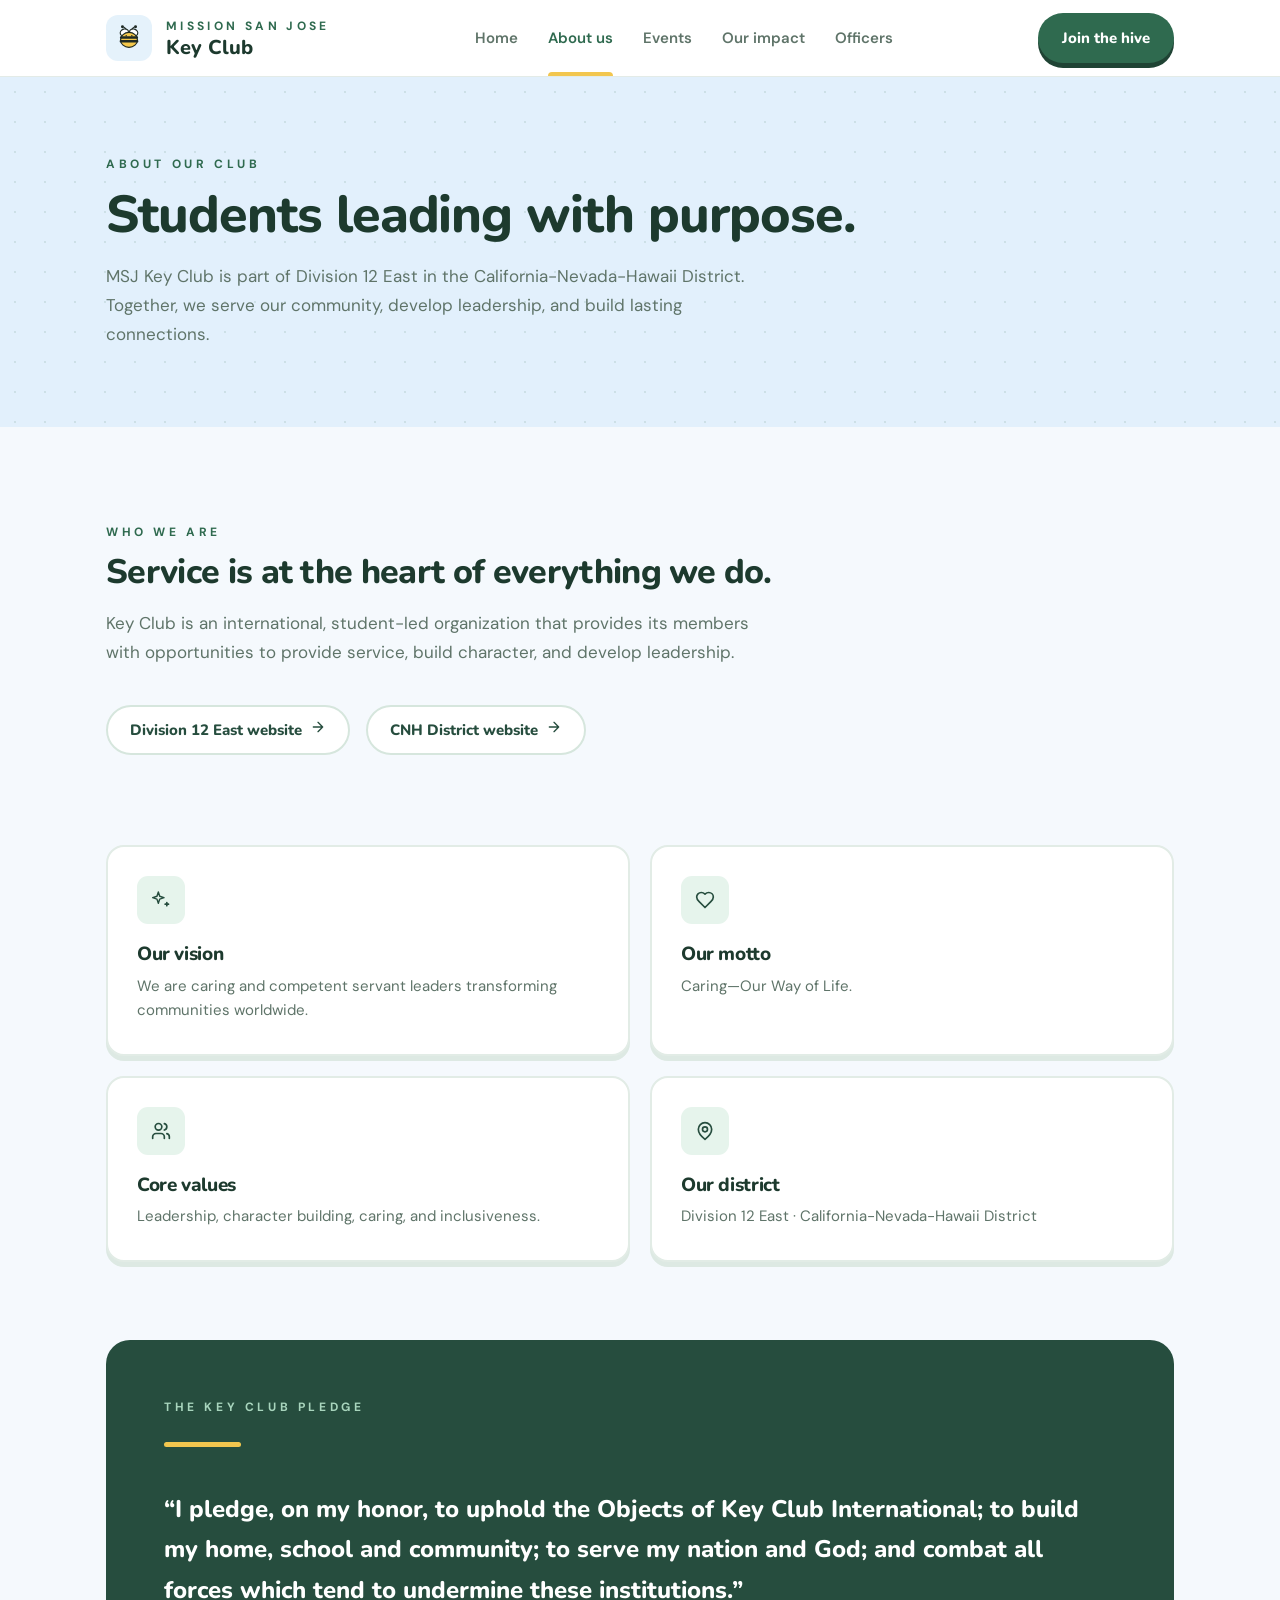
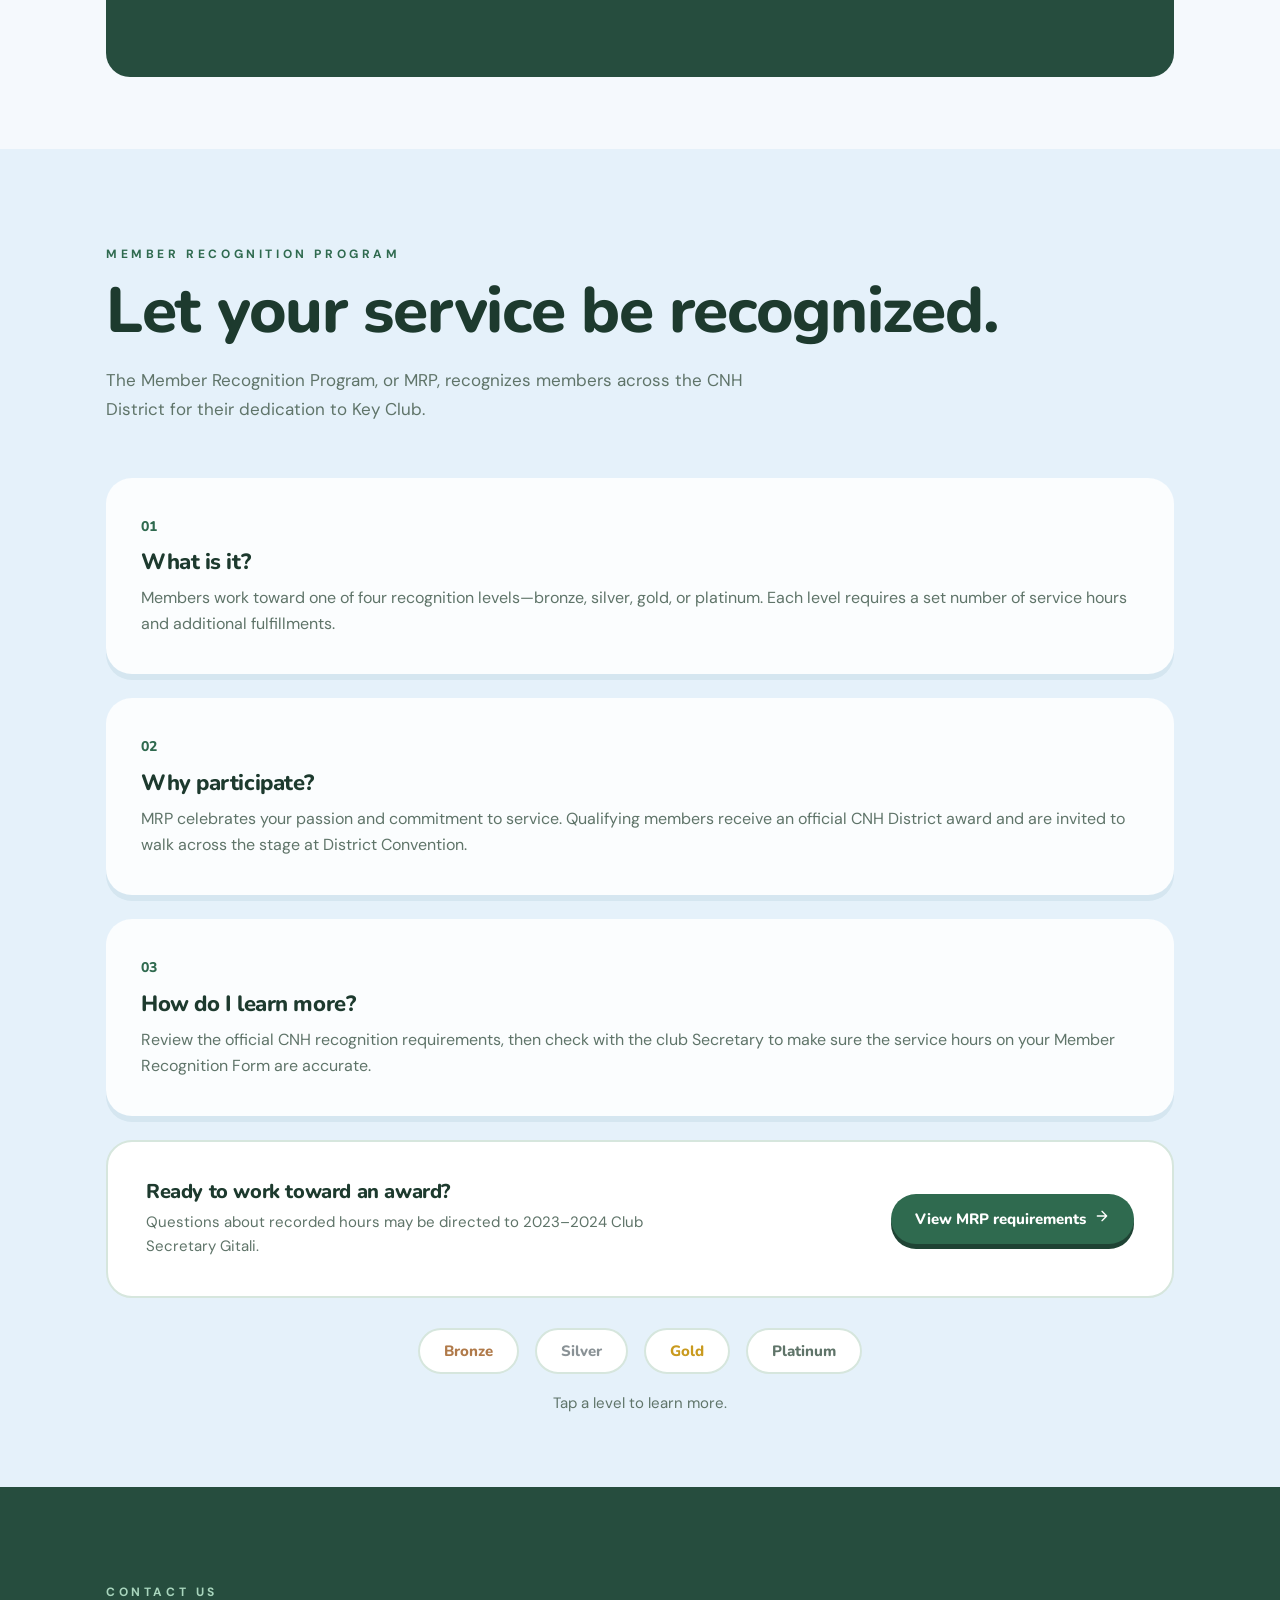
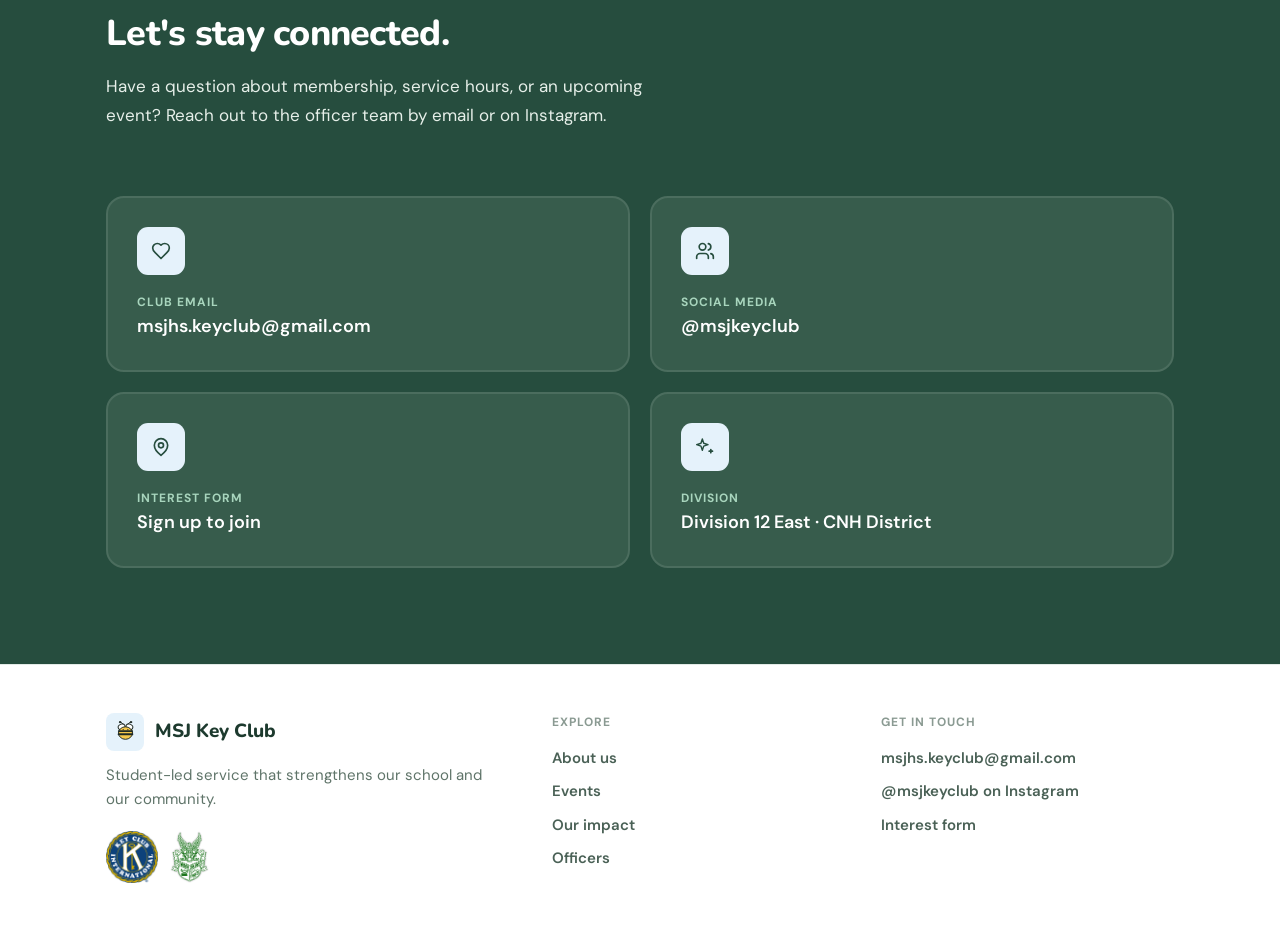
==== about.html @ 50846aa2 "Events: embed club Google Calendar instead of sample events" ====
<!doctype html>
<html lang="en">
<head>
  <meta charset="utf-8">
  <meta name="viewport" content="width=device-width, initial-scale=1">
  <title>About Us · MSJ Key Club</title>
  <meta name="description" content="About Mission San Jose Key Club — Division 12 East, California-Nevada-Hawaii District.">
  <link rel="icon" href="assets/bee.svg">
  <link rel="preconnect" href="https://fonts.googleapis.com"><link rel="preconnect" href="https://fonts.gstatic.com" crossorigin>
  <link href="https://fonts.googleapis.com/css2?family=DM+Sans:wght@400;500;600;700&family=Nunito:wght@700;800;900&display=swap" rel="stylesheet">
  <link rel="stylesheet" href="styles.css?v=14">
</head>
<body data-page="about">
  <main>
    <section class="hero">
      <div class="container">
        <p class="eyebrow">About our club</p>
        <h1>Students leading with purpose.</h1>
        <p class="lead">MSJ Key Club is part of Division 12 East in the California-Nevada-Hawaii District. Together, we serve our community, develop leadership, and build lasting connections.</p>
      </div>
    </section>

    <section class="section">
      <div class="container">
        <p class="eyebrow">Who we are</p>
        <h2>Service is at the heart of everything we do.</h2>
        <p class="lead">Key Club is an international, student-led organization that provides its members with opportunities to provide service, build character, and develop leadership.</p>
        <div class="btn-row">
          <a class="btn btn-outline" data-link="division" target="_blank" rel="noopener">Division 12 East website <span data-icon="arrow"></span></a>
          <a class="btn btn-outline" data-link="district" target="_blank" rel="noopener">CNH District website <span data-icon="arrow"></span></a>
        </div>

        <div class="grid-2" style="margin-top:90px">
          <div class="card reveal"><div class="icon-chip" data-icon="sparkles"></div><h3>Our vision</h3><p>We are caring and competent servant leaders transforming communities worldwide.</p></div>
          <div class="card reveal"><div class="icon-chip" data-icon="heart"></div><h3>Our motto</h3><p>Caring—Our Way of Life.</p></div>
          <div class="card reveal"><div class="icon-chip" data-icon="users"></div><h3>Core values</h3><p>Leadership, character building, caring, and inclusiveness.</p></div>
          <div class="card reveal"><div class="icon-chip" data-icon="pin"></div><h3>Our district</h3><p>Division 12 East · California-Nevada-Hawaii District</p></div>
        </div>

        <div class="pledge reveal">
          <p class="eyebrow">The Key Club pledge</p>
          <div class="bar"></div>
          <blockquote>“I pledge, on my honor, to uphold the Objects of Key Club International; to build my home, school and community; to serve my nation and God; and combat all forces which tend to undermine these institutions.”</blockquote>
        </div>
      </div>
    </section>

    <section class="section section-tint" id="mrp">
      <div class="container">
        <p class="eyebrow">Member recognition program</p>
        <h2 style="font-size:clamp(40px,5vw,82px)">Let your service be recognized.</h2>
        <p class="lead">The Member Recognition Program, or MRP, recognizes members across the CNH District for their dedication to Key Club.</p>
        <div class="steps">
          <div class="step reveal"><div class="num">01</div><h3>What is it?</h3><p>Members work toward one of four recognition levels—bronze, silver, gold, or platinum. Each level requires a set number of service hours and additional fulfillments.</p></div>
          <div class="step reveal"><div class="num">02</div><h3>Why participate?</h3><p>MRP celebrates your passion and commitment to service. Qualifying members receive an official CNH District award and are invited to walk across the stage at District Convention.</p></div>
          <div class="step reveal"><div class="num">03</div><h3>How do I learn more?</h3><p>Review the official CNH recognition requirements, then check with the club Secretary to make sure the service hours on your Member Recognition Form are accurate.</p></div>
        </div>
        <div class="cta-card reveal">
          <div>
            <h3>Ready to work toward an award?</h3>
            <p>Questions about recorded hours may be directed to <span data-text="secretary">the Club Secretary</span>.</p>
          </div>
          <a class="btn btn-primary" data-link="mrp" target="_blank" rel="noopener">View MRP requirements <span data-icon="arrow"></span></a>
        </div>
        <div class="levels" role="group" aria-label="Recognition levels">
          <button class="level bronze" aria-pressed="false">Bronze</button>
          <button class="level silver" aria-pressed="false">Silver</button>
          <button class="level gold" aria-pressed="false">Gold</button>
          <button class="level platinum" aria-pressed="false">Platinum</button>
        </div>
        <p class="level-detail" id="level-detail" aria-live="polite">Tap a level to learn more.</p>
      </div>
    </section>

    <section class="contact" id="contact">
      <div class="container">
        <p class="eyebrow">Contact us</p>
        <h2>Let's stay connected.</h2>
        <p class="lead">Have a question about membership, service hours, or an upcoming event? Reach out to the officer team by email or on Instagram.</p>
        <div class="grid-2 contact-grid" id="contact-grid"></div>
      </div>
    </section>
  </main>

  <script src="data.js?v=14"></script>
  <script src="main.js?v=14"></script>
  <script>
    const C = window.CLUB;
    // MRP levels
    const detail = document.getElementById("level-detail");
    document.querySelectorAll(".level").forEach((b) => b.addEventListener("click", () => {
      document.querySelectorAll(".level").forEach((x) => x.setAttribute("aria-pressed", x === b));
      detail.textContent = C.mrpLevels[b.textContent.trim()];
    }));
    // Contact cards
    const card = (ic, label, value, href) => `
      <div class="contact-card reveal in"><div class="icon-chip">${icon(ic)}</div>
        <div class="label">${label}</div>
        ${href ? `<a class="value" href="${href}" target="_blank" rel="noopener">${KC.esc(value)}</a>` : `<div class="value">${KC.esc(value)}</div>`}
      </div>`;
    document.getElementById("contact-grid").innerHTML =
      card("heart", "Club email", C.contact.email || "Add club email address", C.contact.email && "mailto:" + C.contact.email) +
      card("users", "Social media", C.contact.social || "Add club social handle", C.contact.socialUrl) +
      card("pin", "Interest form", "Sign up to join", C.links.joinForm) +
      card("sparkles", "Division", "Division 12 East · CNH District", C.links.division);
  </script>
</body>
</html>
---- styles.css ----
/* MSJ Key Club — shared styles */
:root {
  --bg: #f5f9fd;
  --hero: #e2f0fc;
  --surface: #ffffff;
  --ink: #1d3a2e;
  --muted: #5f7469;
  --green: #2f6a4f;
  --green-dark: #264d3e;
  --green-deep: #1f4334;
  --green-card: #375c4c;
  --mint: #e6f4ec;
  --mint-ink: #a8d5bd;
  --line: #d6e6dd;
  --yellow: #f2c64e;
  --bronze: #b07a4a;
  --silver: #8a9296;
  --gold: #c99a1e;
  --radius-lg: 18px;
  --radius: 13px;
  --max: 1120px;
  --font-head: "Nunito", system-ui, sans-serif;
  --font-body: "DM Sans", system-ui, sans-serif;
}

* { box-sizing: border-box; }
html { scroll-behavior: smooth; }
body {
  margin: 0;
  background: var(--bg);
  color: var(--ink);
  font-family: var(--font-body);
  font-size: 16px;
  line-height: 1.6;
  -webkit-font-smoothing: antialiased;
}
img { max-width: 100%; display: block; }
a { color: inherit; }
h1, h2, h3 { font-family: var(--font-head); font-weight: 800; line-height: 1.15; margin: 0; letter-spacing: -0.02em; }

.container { width: 100%; max-width: var(--max); margin: 0 auto; padding: 0 26px; }

/* ---------- Header ---------- */
.site-header {
  position: sticky; top: 0; z-index: 50;
  background: var(--surface);
  border-bottom: 1px solid #e3ebe7;
}
.site-header .container { display: flex; align-items: center; justify-content: space-between; height: 76px; gap: 14px; }
.brand { display: flex; align-items: center; gap: 14px; text-decoration: none; }
.brand-logo {
  width: 46px; height: 46px; border-radius: 12px;
  background: #e5f2fb; display: grid; place-items: center; flex: none;
}
.brand-logo img { width: 30px; height: 30px; }
.brand-kicker { white-space: nowrap;  font-weight: 700; font-size: 12px; letter-spacing: .28em; color: var(--green); text-transform: uppercase; }
.brand-name { font-family: var(--font-head); font-weight: 800; font-size: 20px; line-height: 1.1; }

.nav { display: flex; gap: 30px; align-items: stretch; height: 100%; }
.nav a { white-space: nowrap;
  position: relative; display: flex; align-items: center;
  text-decoration: none; font-weight: 600; font-size: 15px; color: var(--muted);
  transition: color .15s;
}
.nav a:hover { color: var(--ink); }
.nav a[aria-current="page"] { color: var(--green); }
.nav a[aria-current="page"]::after {
  content: ""; position: absolute; left: 0; right: 0; bottom: 0; height: 4px;
  background: var(--yellow); border-radius: 4px 4px 0 0;
}
.menu-toggle svg { width: 24px; height: 24px; display: block; }
.menu-toggle { display: none; background: none; border: 0; padding: 5px; cursor: pointer; color: var(--ink); }

/* ---------- Buttons ---------- */
.btn { white-space: nowrap;
  display: inline-flex; align-items: center; gap: 8px;
  font-family: var(--font-head); font-weight: 800; font-size: 15px;
  text-decoration: none; border-radius: 599px; cursor: pointer;
  padding: 13px 24px; border: 0; transition: transform .12s, box-shadow .12s;
}
.btn-primary { background: var(--green); color: #fff; box-shadow: 0 5px 0 var(--green-deep); }
.btn-primary:hover { transform: translateY(2px); box-shadow: 0 4px 0 var(--green-deep); }
.btn-primary:active { transform: translateY(5px); box-shadow: 0 0 0 var(--green-deep); }
.btn-outline { background: var(--surface); color: var(--green-dark); border: 2px solid var(--line); padding: 11px 22px; }
.btn-outline:hover { border-color: var(--green); }
.btn svg { width: 16px; height: 16px; }

/* ---------- Sections ---------- */
.eyebrow { font-weight: 700; font-size: 12px; letter-spacing: .3em; text-transform: uppercase; color: var(--green); margin: 0 0 11px; }
.lead { color: var(--muted); font-size: 17px; line-height: 1.7; max-width: 680px; margin: 17px 0 0; }

.hero {
  background-color: var(--hero);
  background-image: radial-gradient(rgba(47,106,79,.12) 1.5px, transparent 1.5px);
  background-size: 30px 30px;
  padding: 78px 0 78px;
}
.hero h1 { font-size: clamp(32px, 4.6vw, 52px); max-width: 820px; }

.section { padding: 96px 0 72px; }
.section h2 { font-size: clamp(26px, 3vw, 34px); }
.section-tint { background: #e5f1fa; }

.btn-row { display: flex; flex-wrap: wrap; gap: 16px; margin-top: 38px; }

/* ---------- Cards ---------- */
.grid-2 { display: grid; grid-template-columns: repeat(2, 1fr); gap: 20px; }
.grid-3 { display: grid; grid-template-columns: repeat(3, 1fr); gap: 20px; }
.card {
  background: var(--surface); border: 2px solid #e2ece6; border-radius: var(--radius-lg);
  padding: 29px 29px 32px; box-shadow: 0 5px 0 #dde9e3;
}
.card h3 { font-size: 19px; margin: 20px 0 8px; }
.card p { color: var(--muted); font-size: 15px; margin: 0; }
.icon-chip {
  width: 48px; height: 48px; border-radius: 11px; background: var(--mint);
  display: grid; place-items: center; color: var(--green-dark);
}
.icon-chip svg { width: 20px; height: 20px; }

/* ---------- Pledge ---------- */
.pledge {
  background: var(--green-dark); color: #fff; border-radius: 24px;
  padding: 58px 58px 66px; margin-top: 78px;
}
.pledge .eyebrow { color: var(--mint-ink); }
.pledge .bar { width: 77px; height: 5px; background: var(--yellow); border-radius: 5px; margin: 24px 0 42px; }
.pledge blockquote { margin: 0; font-family: var(--font-head); font-weight: 800; font-size: clamp(18px, 2vw, 24px); line-height: 1.7; }

/* ---------- MRP ---------- */
.steps { display: grid; gap: 24px; margin-top: 54px; }
.step { background: #fbfdfe; border-radius: 26px; padding: 38px 35px; box-shadow: 0 6px 0 #d5e6f0; }
.step .num { font-family: var(--font-head); font-weight: 800; font-size: 14px; color: var(--green); }
.step h3 { font-size: 22px; margin: 12px 0 10px; }
.step p { color: var(--muted); font-size: 16px; margin: 0; }
.cta-card {
  margin-top: 24px; background: var(--surface); border: 2px solid var(--line); border-radius: 26px;
  padding: 38px; display: flex; align-items: center; justify-content: space-between; gap: 19px; flex-wrap: wrap;
}
.cta-card h3 { font-size: 20px; }
.cta-card p { color: var(--muted); font-size: 15px; margin: 7px 0 0; max-width: 552px; }
.levels { display: flex; justify-content: center; flex-wrap: wrap; gap: 16px; margin-top: 30px; }
.level {
  font-family: var(--font-head); font-weight: 800; font-size: 15px;
  background: var(--surface); border: 2px solid var(--line); border-radius: 599px; padding: 11px 24px;
  cursor: pointer; transition: transform .12s, box-shadow .12s;
}
.level:hover, .level[aria-pressed="true"] { transform: translateY(-3px); box-shadow: 0 4px 0 var(--line); }
.level.bronze { color: var(--bronze); } .level.silver { color: var(--silver); }
.level.gold { color: var(--gold); } .level.platinum { color: var(--muted); }
.level-detail { text-align: center; color: var(--muted); font-size: 15px; margin: 17px auto 0; max-width: 480px; min-height: 1.6em; }

/* ---------- Contact ---------- */
.contact { background: var(--green-dark); color: #fff; padding: 96px 0; }
.contact .eyebrow { color: var(--mint-ink); }
.contact h2 { color: #fff; font-size: clamp(26px, 3vw, 36px); }
.contact .lead { color: #e6efe9; max-width: 560px; font-size: 17px; }
.contact-grid { margin-top: 66px; }
.contact-card { background: var(--green-card); border: 2px solid #4b6d5e; border-radius: var(--radius-lg); padding: 29px; }
.contact-card .icon-chip { background: #e5f2fb; color: var(--green-dark); }
.contact-card .label { margin-top: 18px; font-weight: 700; font-size: 12px; letter-spacing: .08em; text-transform: uppercase; color: var(--mint-ink); }
.contact-card .value { font-family: var(--font-body); font-weight: 600; font-size: 18px; margin-top: 2px; }
.contact-card a.value { text-decoration: none; }
.contact-card a.value:hover { text-decoration: underline; }

/* ---------- Events ---------- */
.filters { display: flex; flex-wrap: wrap; gap: 8px; margin-top: 30px; }
.chip {
  font: 700 14px var(--font-head); padding: 7px 16px; border-radius: 599px; cursor: pointer;
  border: 2px solid var(--line); background: var(--surface); color: var(--green-dark);
}
.chip[aria-pressed="true"] { background: var(--green); border-color: var(--green); color: #fff; }
.event-list { display: grid; gap: 17px; margin-top: 30px; }
.event {
  display: grid; grid-template-columns: 78px 1fr auto; gap: 24px; align-items: center;
  background: var(--surface); border: 2px solid #e2ece6; border-radius: var(--radius-lg); padding: 22px 26px; box-shadow: 0 5px 0 #dde9e3;
}
.event-date { text-align: center; background: var(--mint); border-radius: 13px; padding: 11px 0; }
.event-date .m { font-weight: 700; letter-spacing: .2em; text-transform: uppercase; font-size: 12px; color: var(--green); }
.event-date .d { font-family: var(--font-head); font-weight: 800; font-size: 28px; line-height: 1; }
.event h3 { font-size: 19px; }
.event .meta { display: flex; flex-wrap: wrap; gap: 5px 14px; color: var(--muted); font-size: 14px; margin-top: 6px; }
.event .meta span { display: inline-flex; align-items: center; gap: 5px; }
.event .meta svg { width: 14px; height: 14px; }
.tag { display: inline-block; font-weight: 700; font-size: 12px; letter-spacing: .08em; text-transform: uppercase; color: var(--green); background: var(--mint); border-radius: 599px; padding: 2px 8px; margin-bottom: 6px; }
.empty { color: var(--muted); font-size: 14px; text-align: center; padding: 24px; }

/* ---------- Impact ---------- */
.stat { text-align: left; }
.stat .n { font-family: var(--font-head); font-weight: 800; font-size: clamp(32px, 4vw, 44px); color: var(--green); line-height: 1; margin-top: 18px; }
.stat .l { color: var(--muted); font-size: 16px; margin-top: 8px; }
.progress { height: 11px; background: var(--mint); border-radius: 599px; overflow: hidden; margin-top: 18px; }
.progress span { display: block; height: 100%; width: 0; background: var(--yellow); border-radius: 599px; transition: width 1.4s ease; }

/* ---------- Join form ---------- */
.form { display: grid; gap: 16px; margin-top: 36px; max-width: 640px; }
.form label { display: grid; gap: 6px; font-weight: 700; font-size: 14px; }
.form input, .form select, .form textarea {
  font: 400 16px var(--font-body); color: var(--ink); padding: 11px 13px;
  border: 2px solid var(--line); border-radius: 11px; background: var(--surface);
}
.form input:focus, .form select:focus, .form textarea:focus { outline: 3px solid var(--yellow); outline-offset: 1px; }
.form-row { display: grid; grid-template-columns: 1fr 1fr; gap: 16px; }
.notice { background: var(--mint); border-radius: 13px; padding: 16px 19px; font-size: 15px; color: var(--green-dark); }

/* ---------- Footer ---------- */
.site-footer { background: var(--surface); padding: 48px 0; border-top: 1px solid #e3ebe7; }
.site-footer .container { display: grid; grid-template-columns: 1.4fr 1fr 1fr; gap: 36px; }
.footer-brand { display: flex; align-items: center; gap: 11px; font-family: var(--font-head); font-weight: 800; font-size: 19px; }
.footer-brand .brand-logo { width: 38px; height: 38px; border-radius: 8px; }
.footer-brand .brand-logo img { width: 25px; height: 25px; }
.site-footer p { color: var(--muted); font-size: 15px; max-width: 384px; margin: 12px 0 0; }
.footer-title { font-weight: 700; letter-spacing: .08em; text-transform: uppercase; color: #8a9a92; font-size: 12px; margin: 0 0 13px; }
.footer-links { list-style: none; margin: 0; padding: 0; display: grid; gap: 8px; }
.footer-links a { text-decoration: none; font-weight: 600; font-size: 15px; color: #4a6156; }
.footer-links a:hover { color: var(--green); }
.footer-meet strong { font-size: 16px; }
.footer-meet div { color: var(--muted); font-size: 15px; margin-top: 5px; }

/* ---------- Reveal ---------- */
.reveal { opacity: 0; transform: translateY(11px); transition: opacity .6s ease, transform .6s ease; }
.reveal.in { opacity: 1; transform: none; }
@media (prefers-reduced-motion: reduce) { .reveal { opacity: 1; transform: none; transition: none; } html { scroll-behavior: auto; } }

/* ---------- Responsive ---------- */
@media (max-width: 860px) {
  .container { padding: 0 16px; }
  .site-header .container { height: 68px; }
  .brand { gap: 10px; }
  .brand-logo { width: 42px; height: 42px; border-radius: 10px; } .brand-logo img { width: 28px; height: 28px; }
  .brand-kicker { font-size: 10px; } .brand-name { font-size: 18px; }
  .menu-toggle { display: block; }
  .header-cta { display: none; }
  .nav {
    display: none; position: absolute; top: 68px; left: 0; right: 0; height: auto;
    flex-direction: column; gap: 0; background: var(--surface); border-bottom: 1px solid #e3ebe7; padding: 4px 16px 14px;
  }
  .nav.open { display: flex; }
  .nav a { padding: 10px 0; font-size: 16px; }
  .nav a[aria-current="page"]::after { top: 10px; bottom: 10px; left: -16px; right: auto; width: 4px; height: auto; border-radius: 0 4px 4px 0; }
  .hero { padding: 52px 0; }
  .lead { font-size: 16px; }
  .section { padding: 60px 0 52px; }
  .grid-2, .grid-3, .form-row { grid-template-columns: 1fr; gap: 16px; }
  .card { padding: 22px; }
  .pledge { padding: 32px 22px; margin-top: 52px; }
  .pledge .bar { margin: 16px 0 24px; }
  .pledge blockquote { line-height: 1.6; }
  .steps { margin-top: 32px; gap: 18px; }
  .step { padding: 24px 22px; border-radius: 18px; }
  .cta-card { padding: 24px 22px; border-radius: 18px; }
  .contact { padding: 60px 0; } .contact-grid { margin-top: 32px; }
  .contact-card { padding: 22px; } .contact-card .value { overflow-wrap: anywhere; }
  .event { grid-template-columns: 64px 1fr; gap: 16px; padding: 18px; }
  .event .btn { grid-column: 1 / -1; justify-content: center; }
  .site-footer { padding: 40px 0; }
  .site-footer .container { grid-template-columns: 1fr; gap: 28px; }
}

/* ---------- Officers ---------- */
.avatar {
  width: 120px; height: 120px; border-radius: 50%; object-fit: cover; border: 3px solid var(--yellow);
  background: var(--mint); color: var(--green-dark);
  display: grid; place-items: center; font: 800 24px var(--font-head);
}
.officer h3 { margin-bottom: 0; }
.officer-grade { color: var(--muted); font-size: 14px; }
.grid-4 { grid-template-columns: repeat(4, 1fr); }
@media (max-width: 1080px) and (min-width: 861px) { .grid-4 { grid-template-columns: repeat(2, 1fr); } }
@media (max-width: 860px) { .grid-4 { grid-template-columns: 1fr; } }
.card p a, .cta-card p a, .lead a { color: var(--green); font-weight: 600; }

/* ---------- Logos ---------- */
.logo-row { display: flex; align-items: center; gap: 16px; margin-bottom: 28px; }
.logo-row img { height: 84px; width: auto; object-fit: contain; }
.footer-logos { display: flex; gap: 12px; margin-top: 20px; }
.footer-logos img { height: 52px; width: auto; }

/* ---------- Goals ---------- */
.goal .n { font-family: var(--font-head); font-weight: 800; font-size: clamp(32px, 4vw, 44px); color: var(--green); line-height: 1; margin-top: 18px; }
.goal .l { font-weight: 700; font-size: 16px; margin-top: 8px; }
.goal .note { color: var(--muted); font-size: 14px; margin-top: 2px; }
.goal .progress-text { color: var(--muted); font-size: 13px; margin-top: 8px; }
.attend { display: grid; grid-template-columns: repeat(4, 1fr); gap: 20px; margin-top: 28px; }
.attend .card { text-align: center; }
.attend .people { font-family: var(--font-head); font-weight: 800; font-size: 40px; color: var(--green); line-height: 1; }
.attend .ev { font-family: var(--font-head); font-weight: 800; font-size: 19px; margin-top: 10px; }
.attend .sub { color: var(--muted); font-size: 14px; margin-top: 4px; }
@media (max-width: 860px) { .attend { grid-template-columns: repeat(2, 1fr); gap: 14px; } }
.divider { border: 0; border-top: 2px dashed var(--line); margin: 48px 0; }

/* ---------- Impact photo cards ---------- */
.impact-card { padding: 0; overflow: hidden; display: flex; flex-direction: column; }
.impact-card img { width: 100%; aspect-ratio: 4 / 3; object-fit: cover; }
.impact-body { padding: 22px 24px 26px; }
.impact-body h3 { margin: 6px 0 6px; }
[hidden] { display: none !important; }

/* ---------- Google Calendar embed ---------- */
.cal-frame { background: var(--surface); border: 2px solid #e2ece6; border-radius: var(--radius-lg); padding: 14px; box-shadow: 0 5px 0 #dde9e3; overflow: hidden; }
.cal-frame iframe { display: block; width: 100%; border: 0; border-radius: 10px; }
#next-events .empty, #calendar .empty { background: var(--surface); border: 2px dashed var(--line); border-radius: var(--radius-lg); }
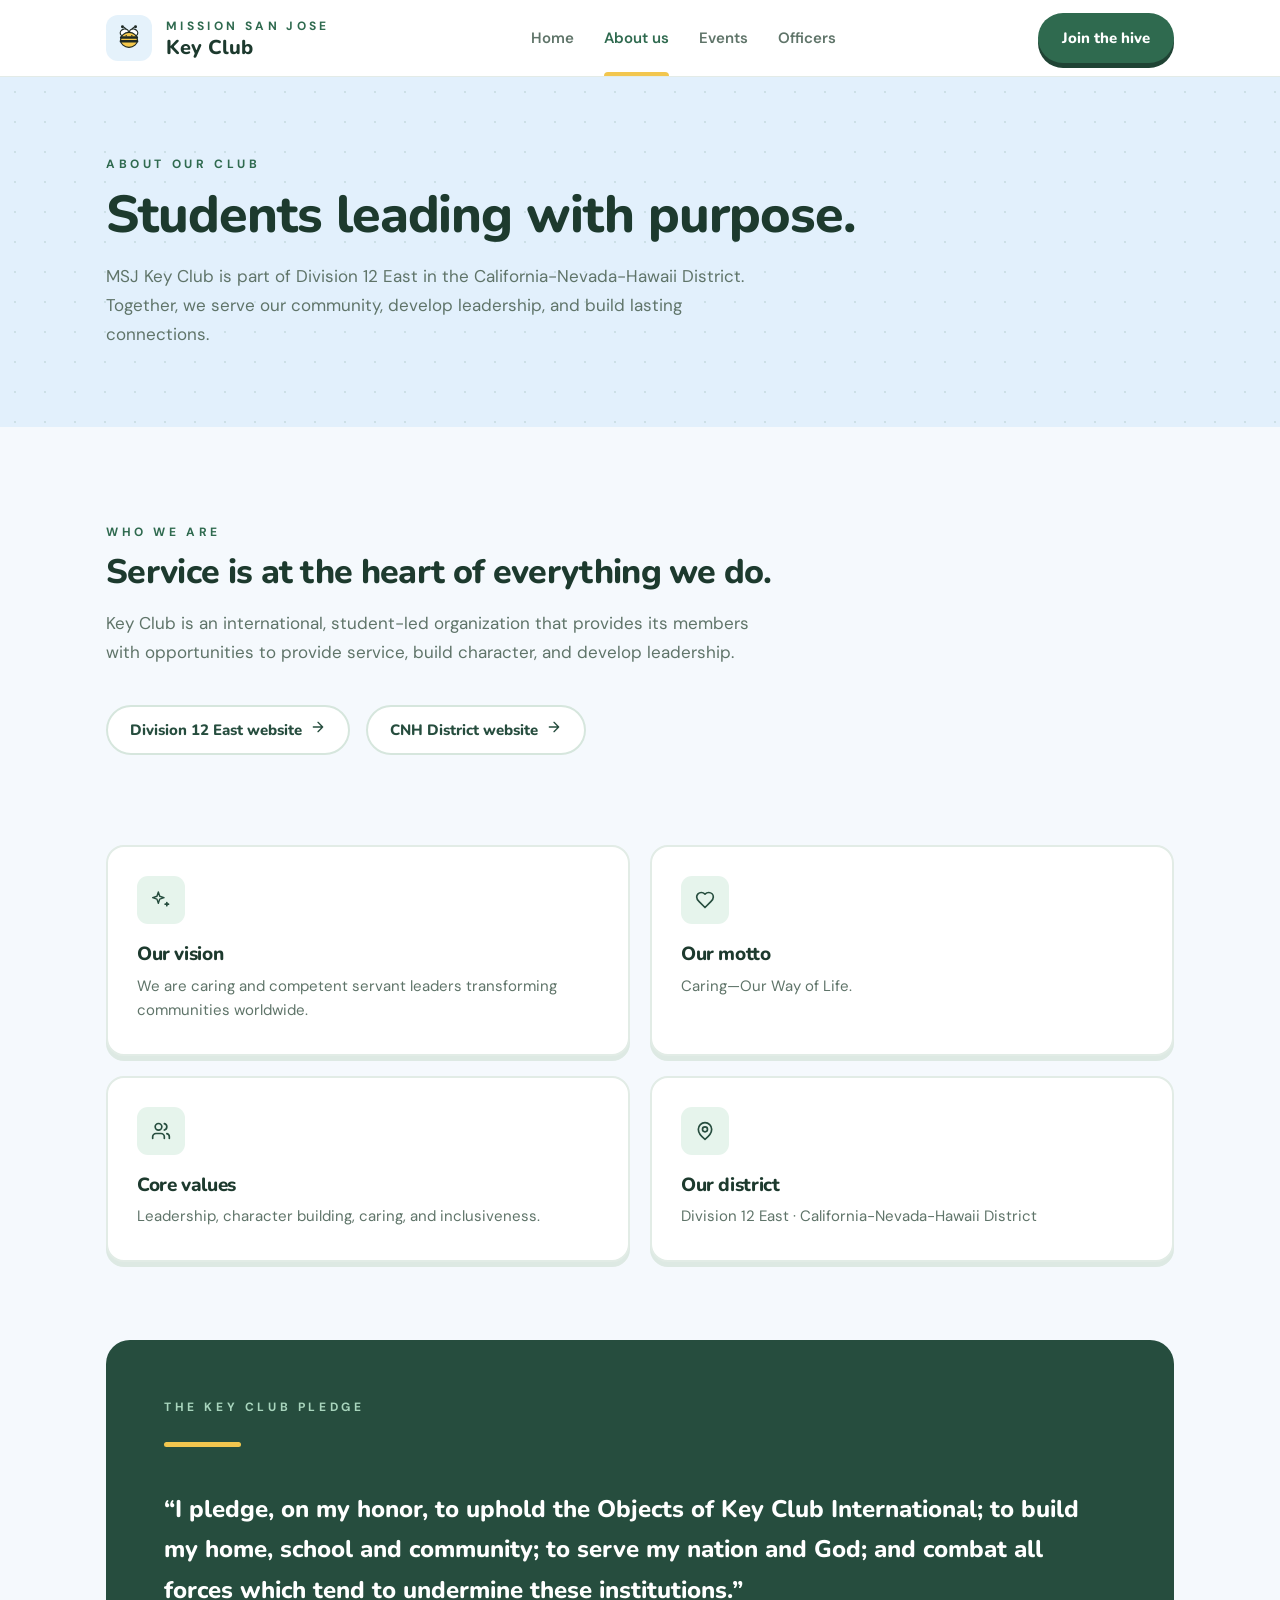
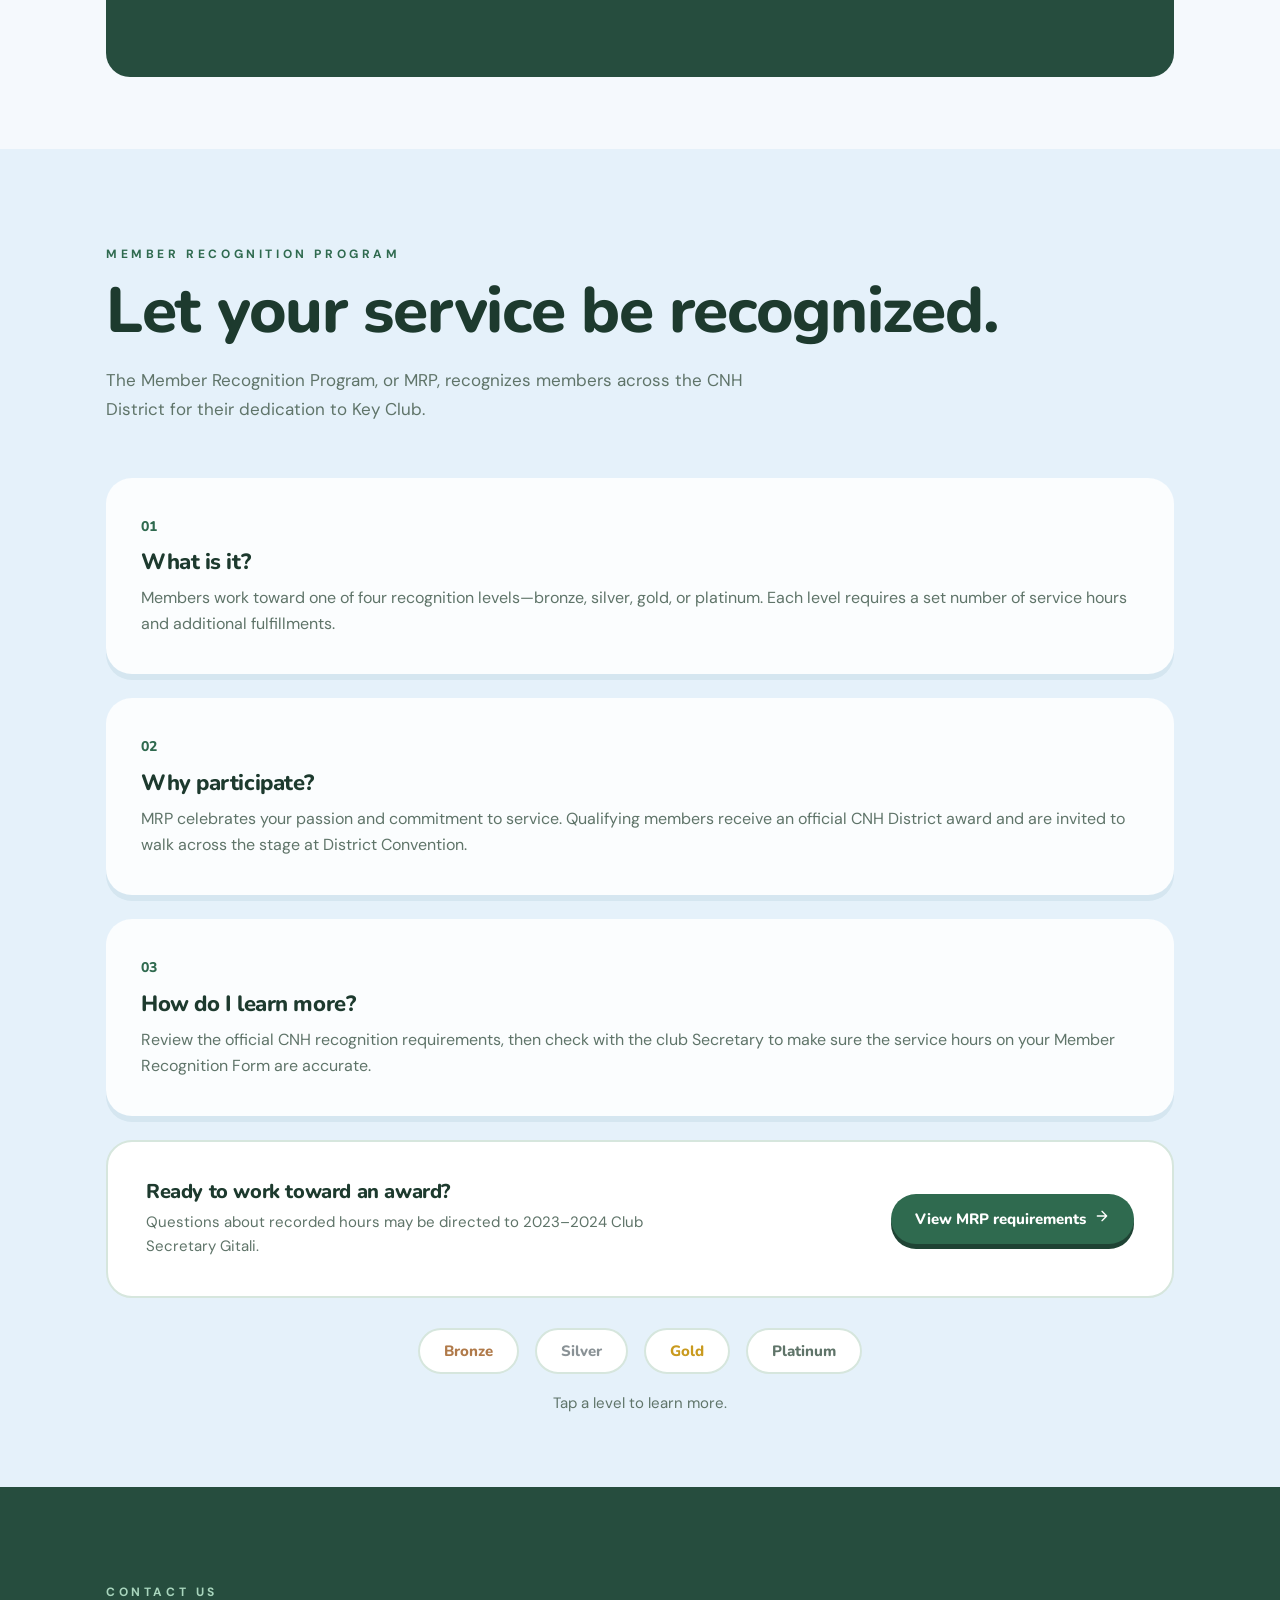
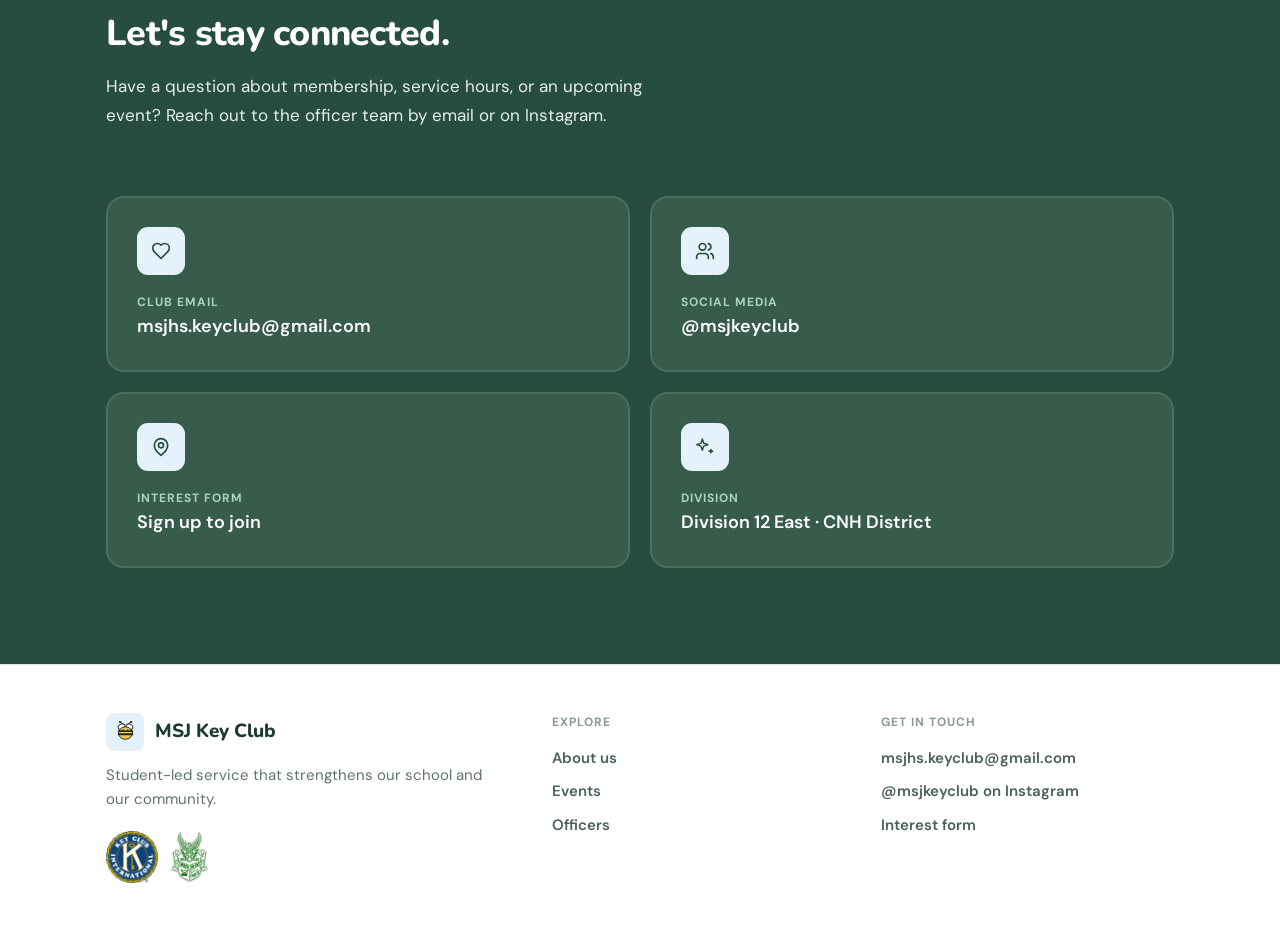
==== commit b25fe594: "Hide Our impact page until it has real content" ====
--- a/about.html
+++ b/about.html
@@ -8,7 +8,7 @@
   <link rel="icon" href="assets/bee.svg">
   <link rel="preconnect" href="https://fonts.googleapis.com"><link rel="preconnect" href="https://fonts.gstatic.com" crossorigin>
   <link href="https://fonts.googleapis.com/css2?family=DM+Sans:wght@400;500;600;700&family=Nunito:wght@700;800;900&display=swap" rel="stylesheet">
-  <link rel="stylesheet" href="styles.css?v=14">
+  <link rel="stylesheet" href="styles.css?v=16">
 </head>
 <body data-page="about">
   <main>
@@ -82,8 +82,8 @@
     </section>
   </main>
 
-  <script src="data.js?v=14"></script>
-  <script src="main.js?v=14"></script>
+  <script src="data.js?v=16"></script>
+  <script src="main.js?v=16"></script>
   <script>
     const C = window.CLUB;
     // MRP levels
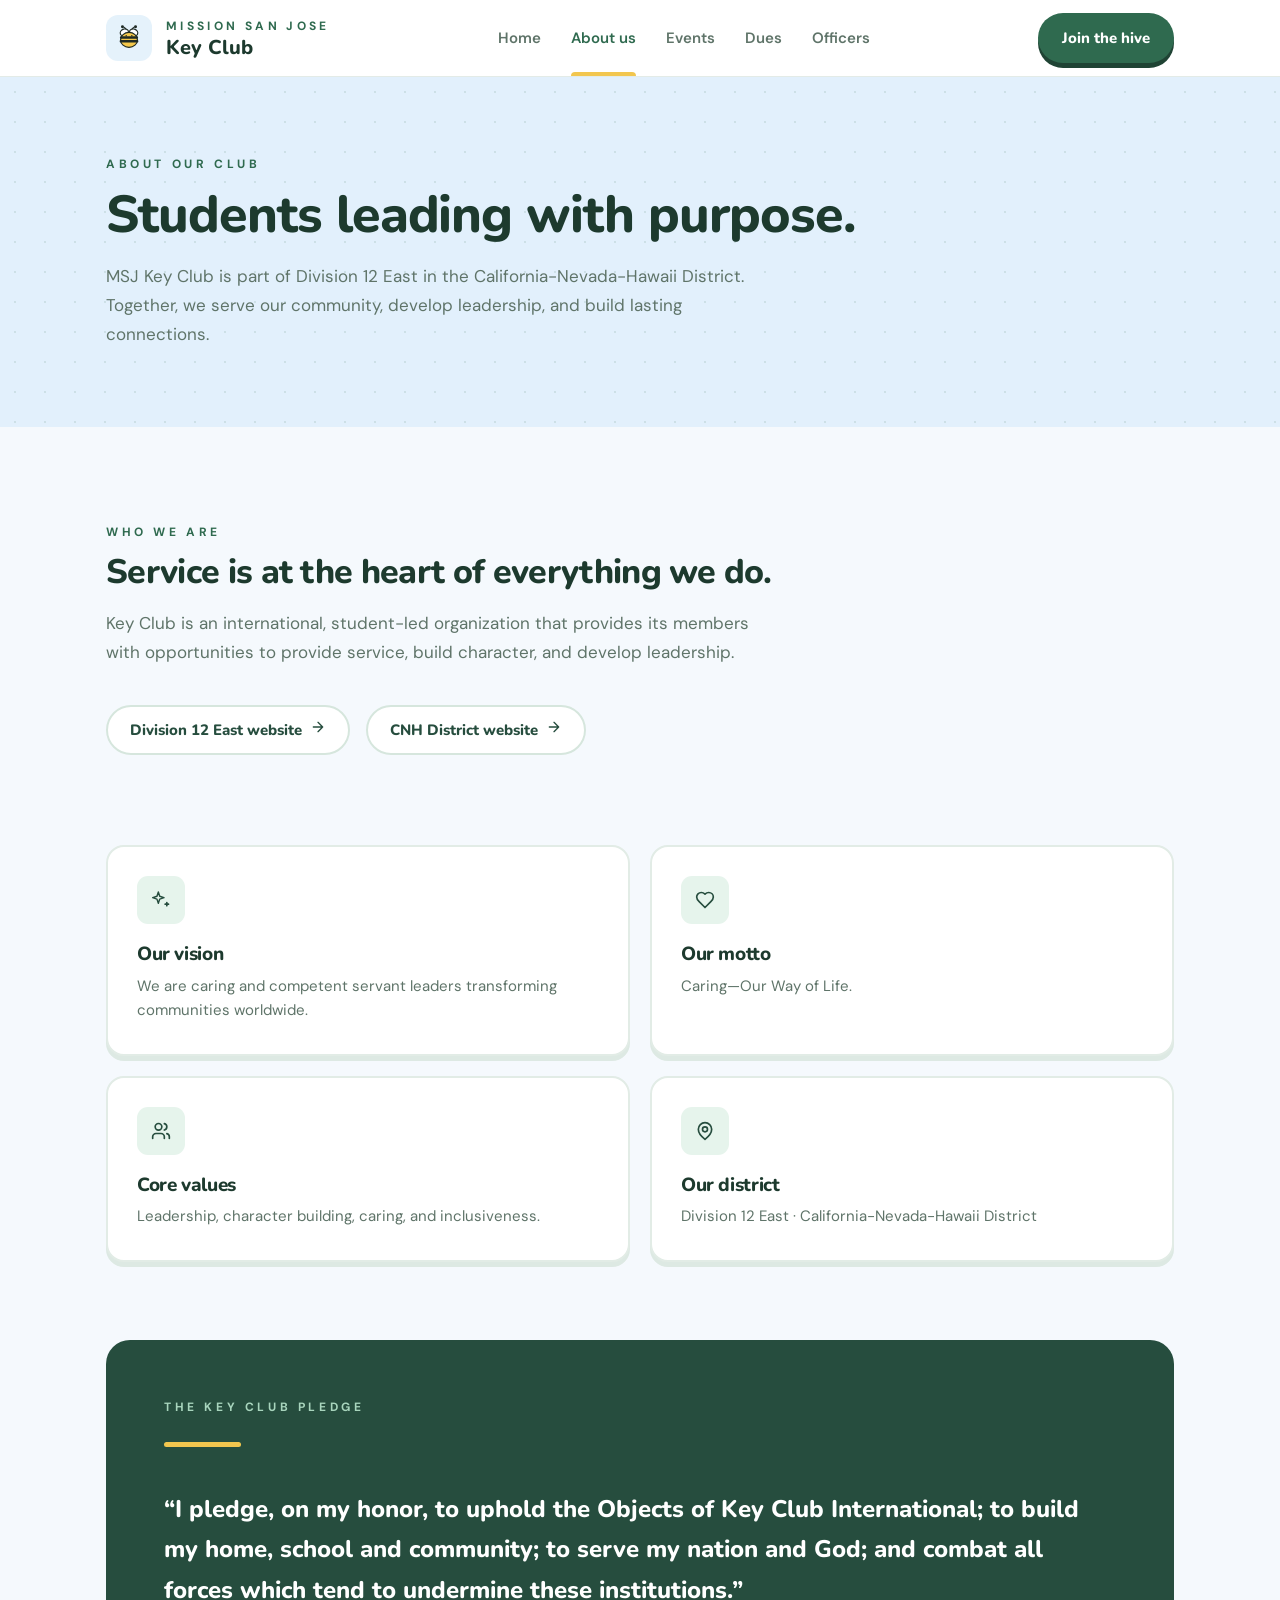
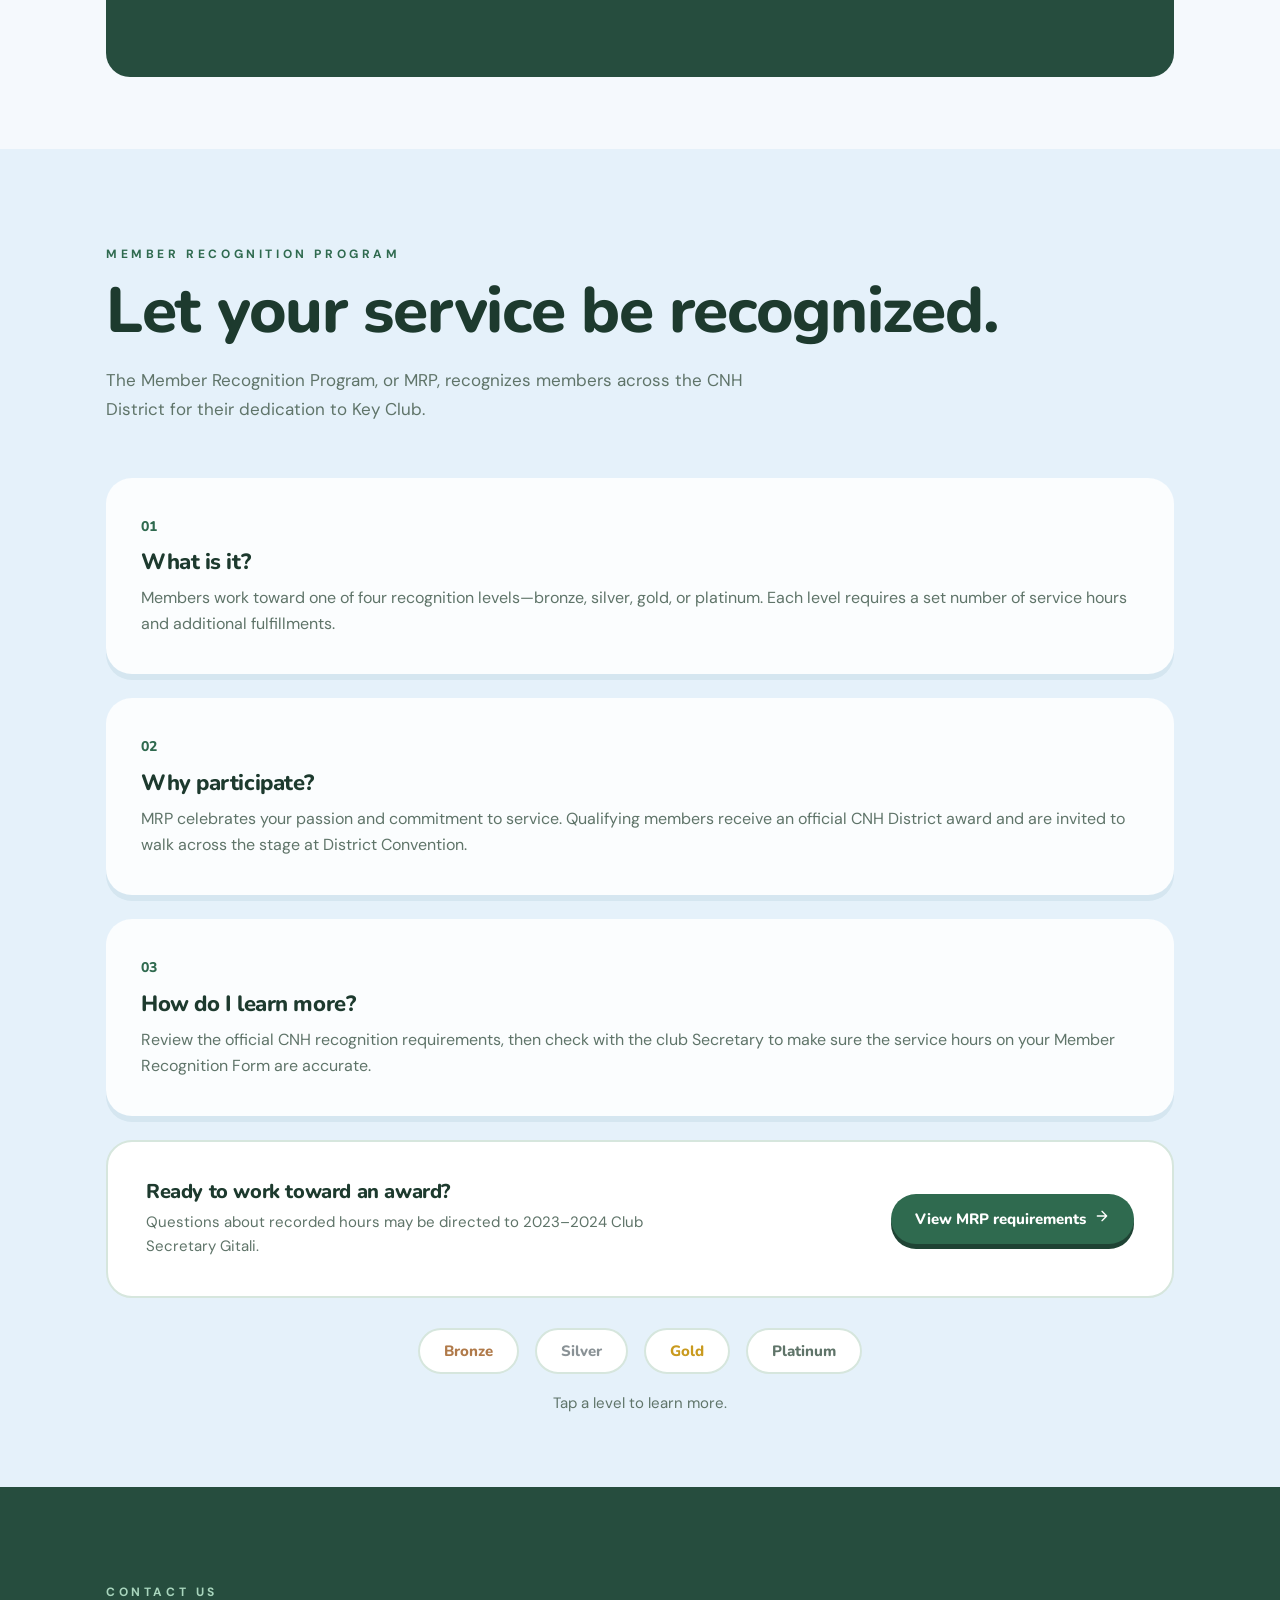
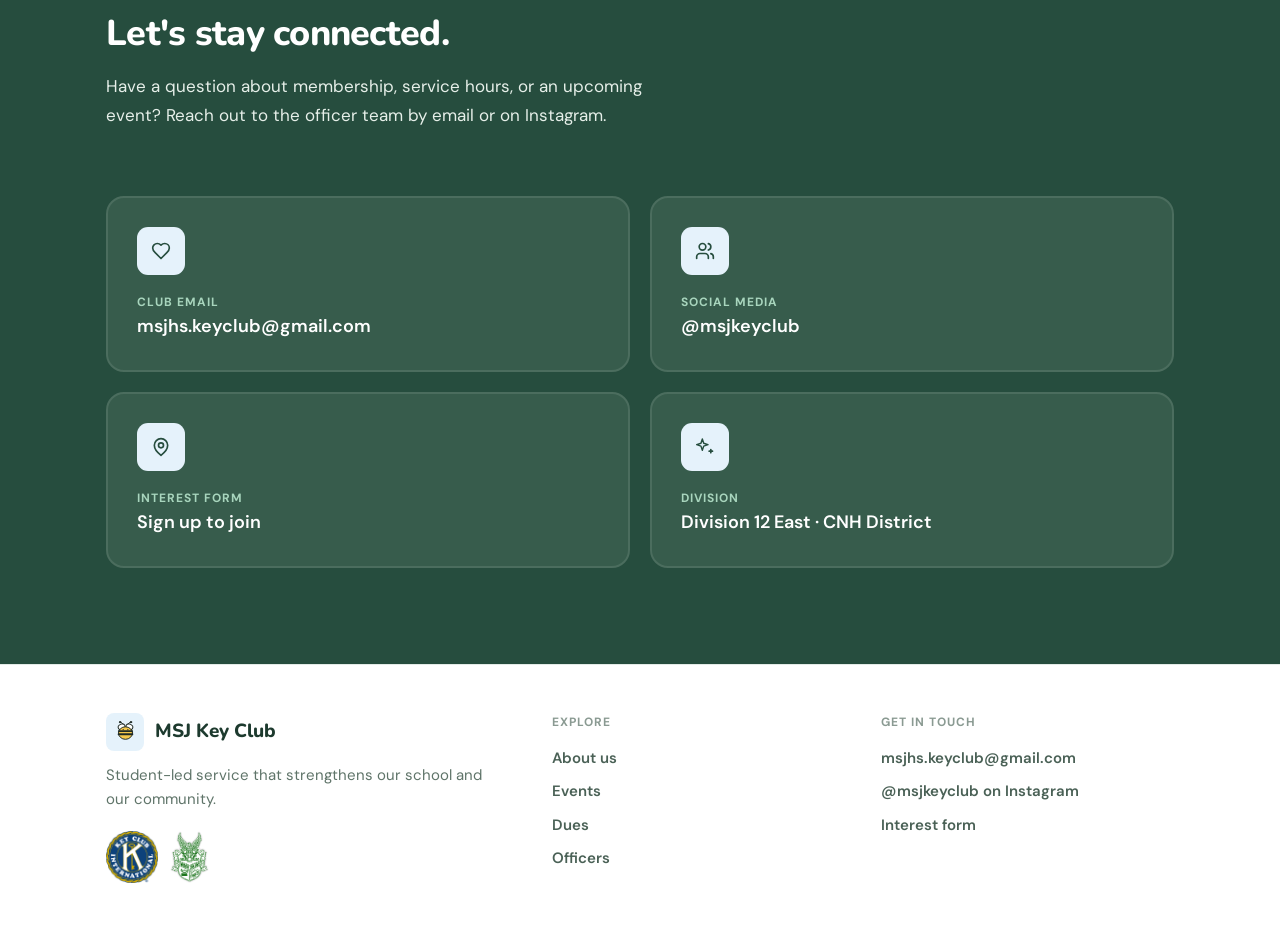
==== commit 7f3a35ef: "Add Dues page for becoming a dues-paid member" ====
--- a/about.html
+++ b/about.html
@@ -8,7 +8,7 @@
   <link rel="icon" href="assets/bee.svg">
   <link rel="preconnect" href="https://fonts.googleapis.com"><link rel="preconnect" href="https://fonts.gstatic.com" crossorigin>
   <link href="https://fonts.googleapis.com/css2?family=DM+Sans:wght@400;500;600;700&family=Nunito:wght@700;800;900&display=swap" rel="stylesheet">
-  <link rel="stylesheet" href="styles.css?v=16">
+  <link rel="stylesheet" href="styles.css?v=18">
 </head>
 <body data-page="about">
   <main>
@@ -82,8 +82,8 @@
     </section>
   </main>
 
-  <script src="data.js?v=16"></script>
-  <script src="main.js?v=16"></script>
+  <script src="data.js?v=18"></script>
+  <script src="main.js?v=18"></script>
   <script>
     const C = window.CLUB;
     // MRP levels
--- a/styles.css
+++ b/styles.css
@@ -268,7 +268,7 @@
 .grid-4 { grid-template-columns: repeat(4, 1fr); }
 @media (max-width: 1080px) and (min-width: 861px) { .grid-4 { grid-template-columns: repeat(2, 1fr); } }
 @media (max-width: 860px) { .grid-4 { grid-template-columns: 1fr; } }
-.card p a, .cta-card p a, .lead a { color: var(--green); font-weight: 600; }
+.card p a, .cta-card p a, .step p a, .lead a { color: var(--green); font-weight: 600; }
 
 /* ---------- Logos ---------- */
 .logo-row { display: flex; align-items: center; gap: 16px; margin-bottom: 28px; }
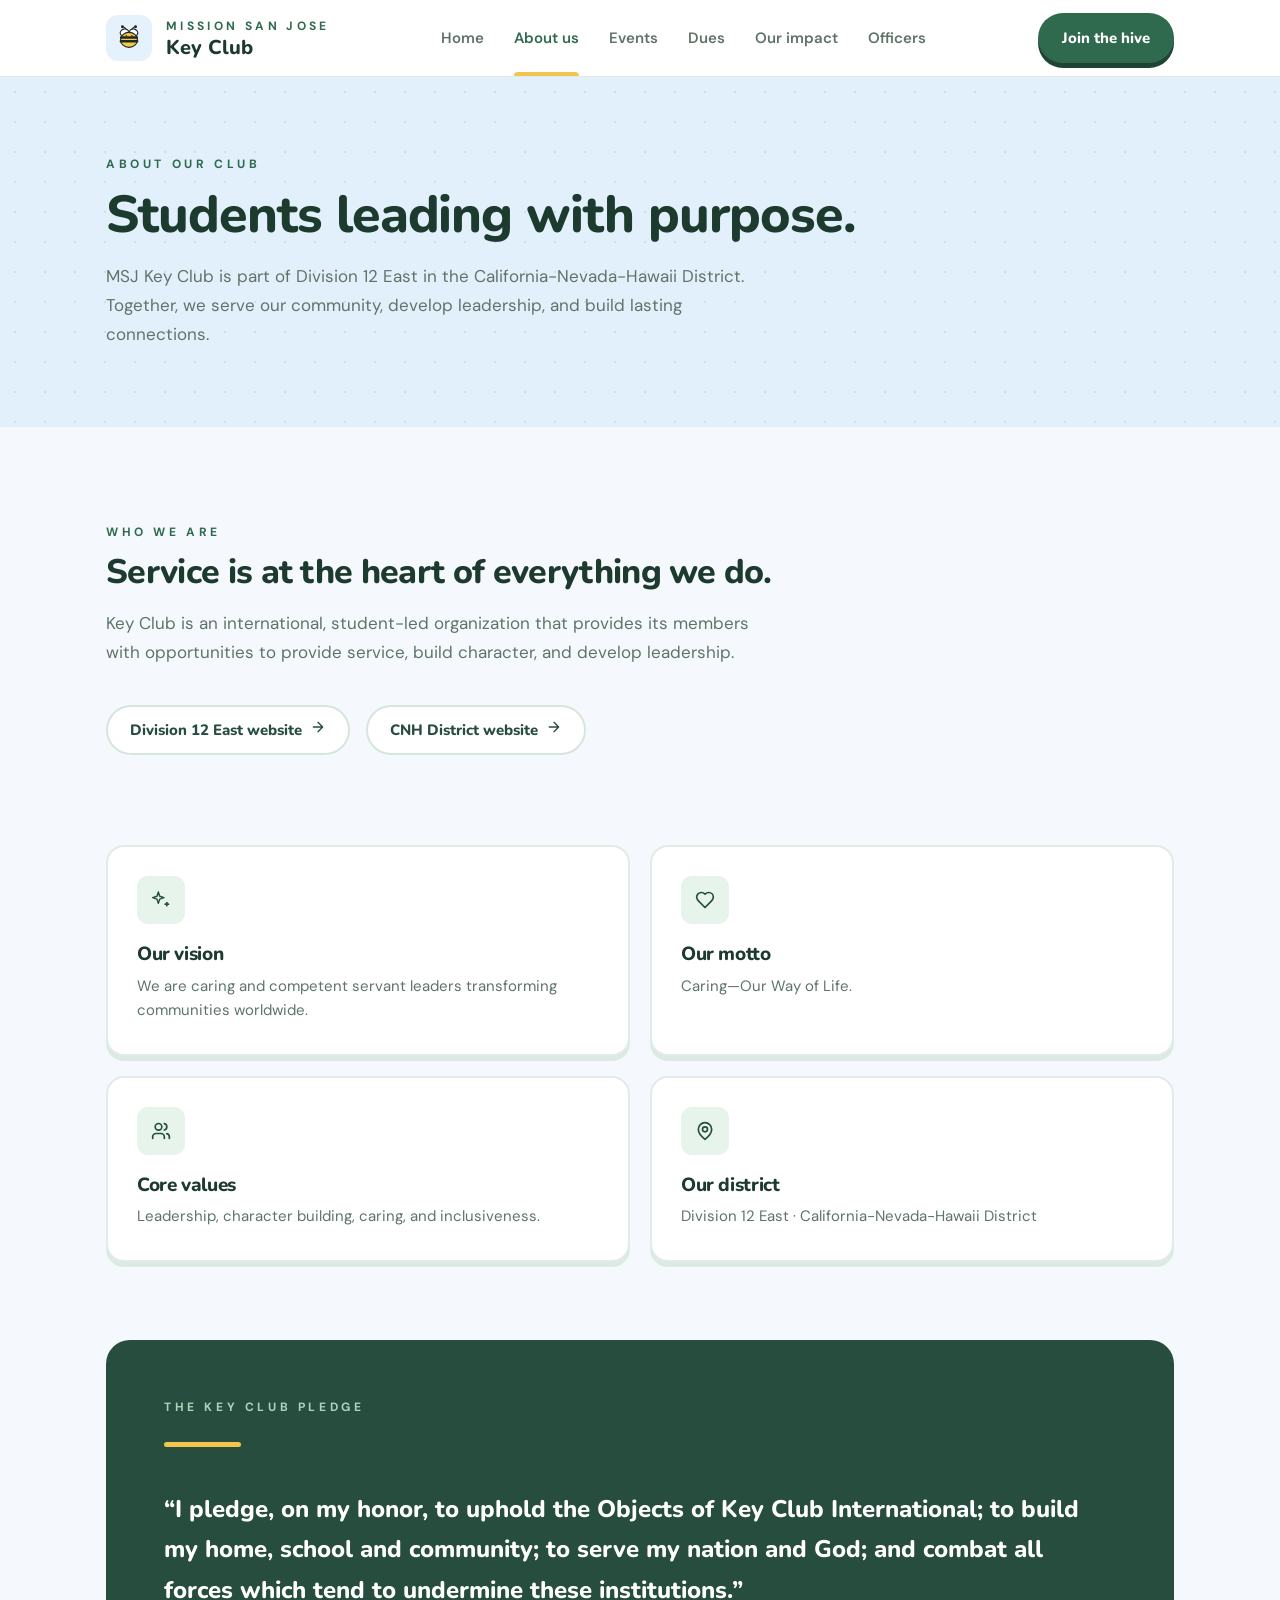
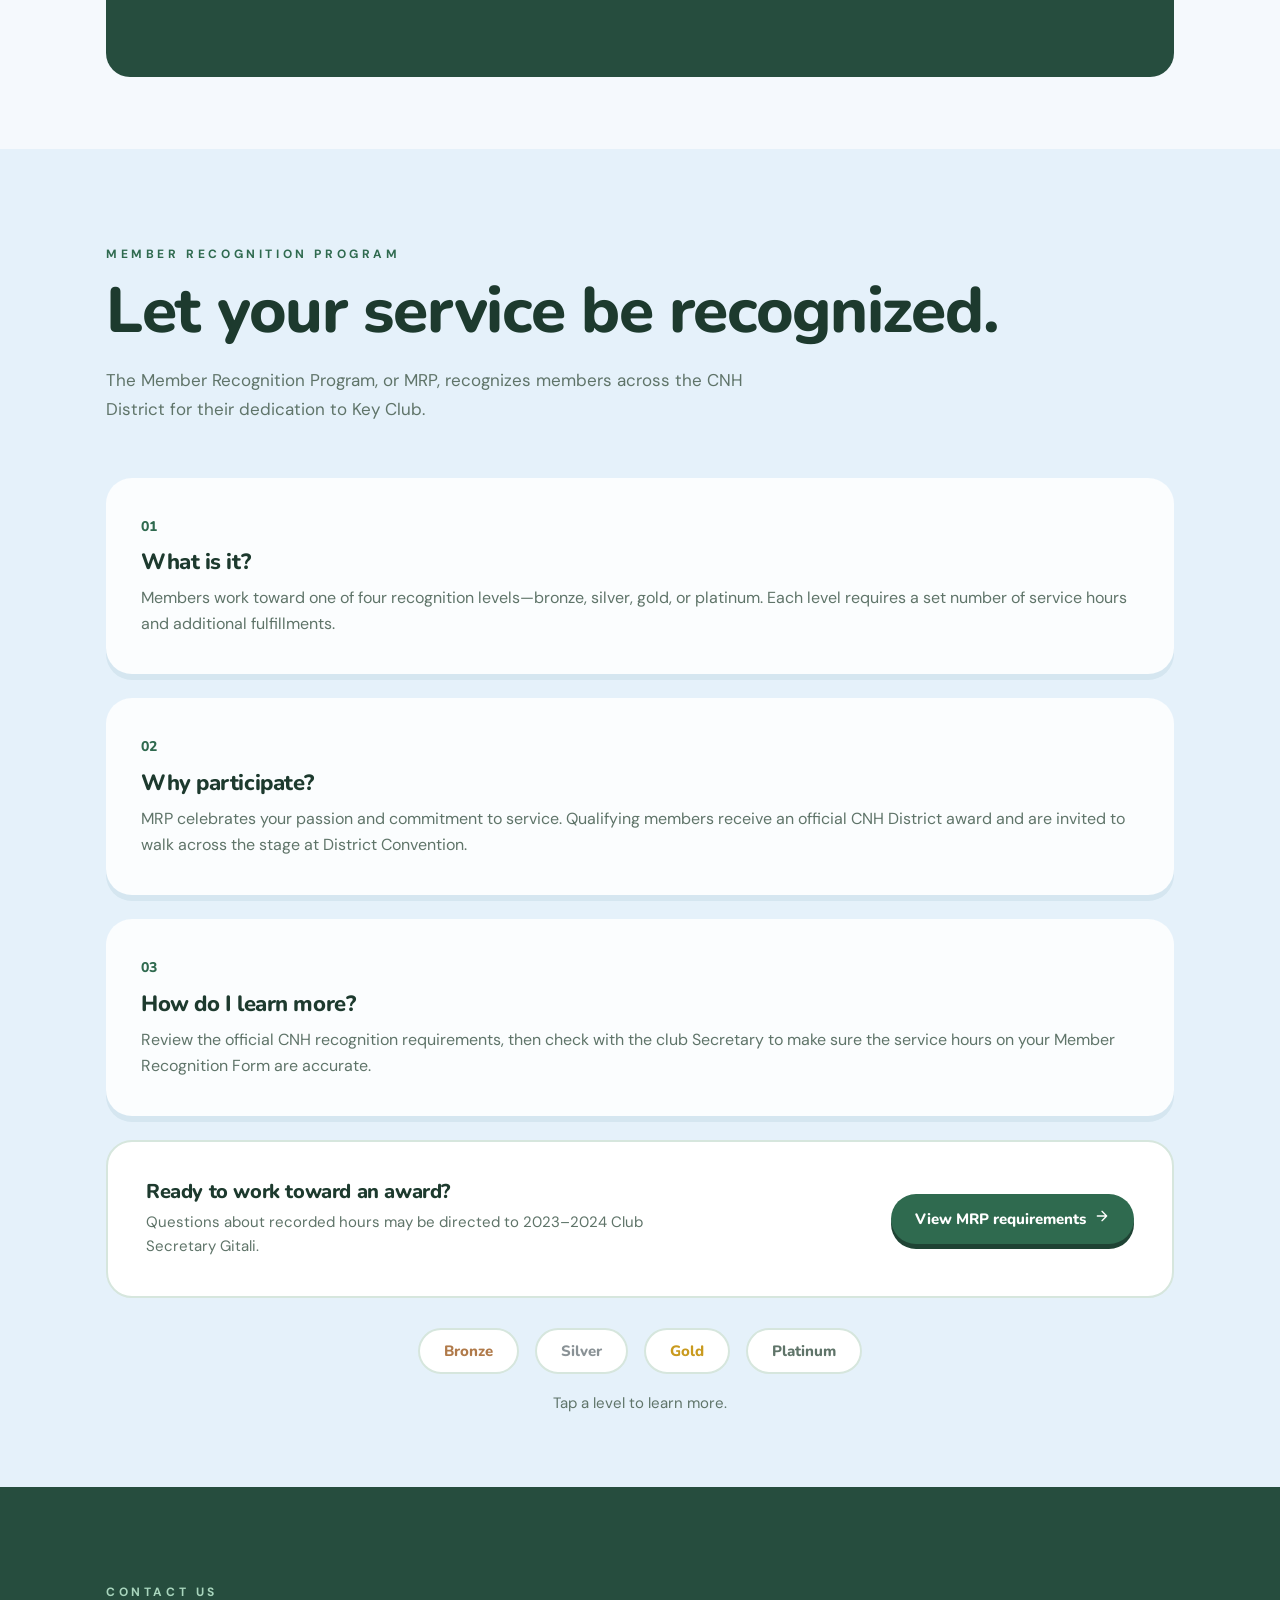
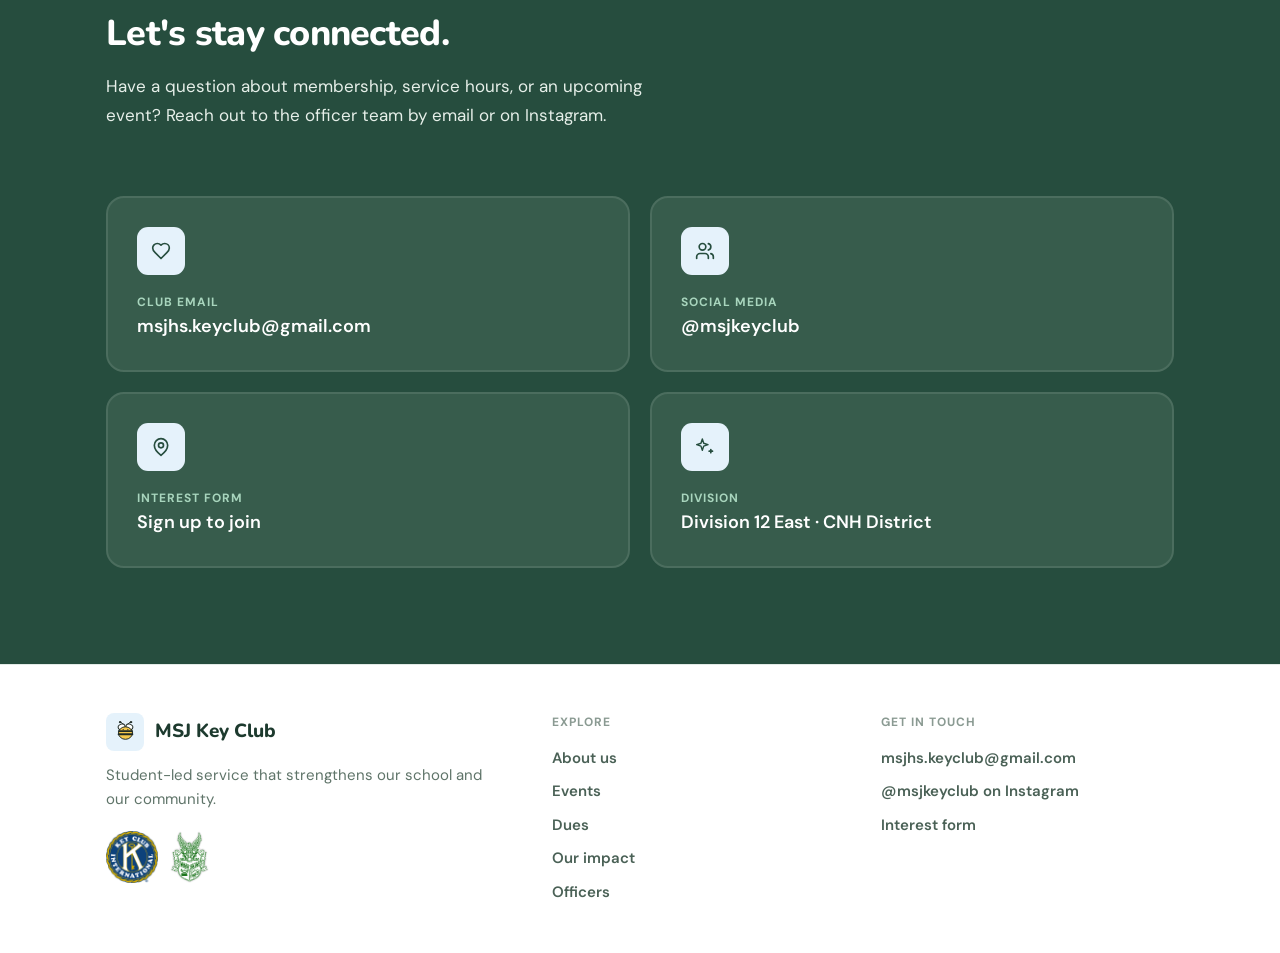
==== commit 90caf9b6: "Bring back Our impact page in the menu" ====
--- a/about.html
+++ b/about.html
@@ -8,7 +8,7 @@
   <link rel="icon" href="assets/bee.svg">
   <link rel="preconnect" href="https://fonts.googleapis.com"><link rel="preconnect" href="https://fonts.gstatic.com" crossorigin>
   <link href="https://fonts.googleapis.com/css2?family=DM+Sans:wght@400;500;600;700&family=Nunito:wght@700;800;900&display=swap" rel="stylesheet">
-  <link rel="stylesheet" href="styles.css?v=18">
+  <link rel="stylesheet" href="styles.css?v=19">
 </head>
 <body data-page="about">
   <main>
@@ -82,8 +82,8 @@
     </section>
   </main>
 
-  <script src="data.js?v=18"></script>
-  <script src="main.js?v=18"></script>
+  <script src="data.js?v=19"></script>
+  <script src="main.js?v=19"></script>
   <script>
     const C = window.CLUB;
     // MRP levels
